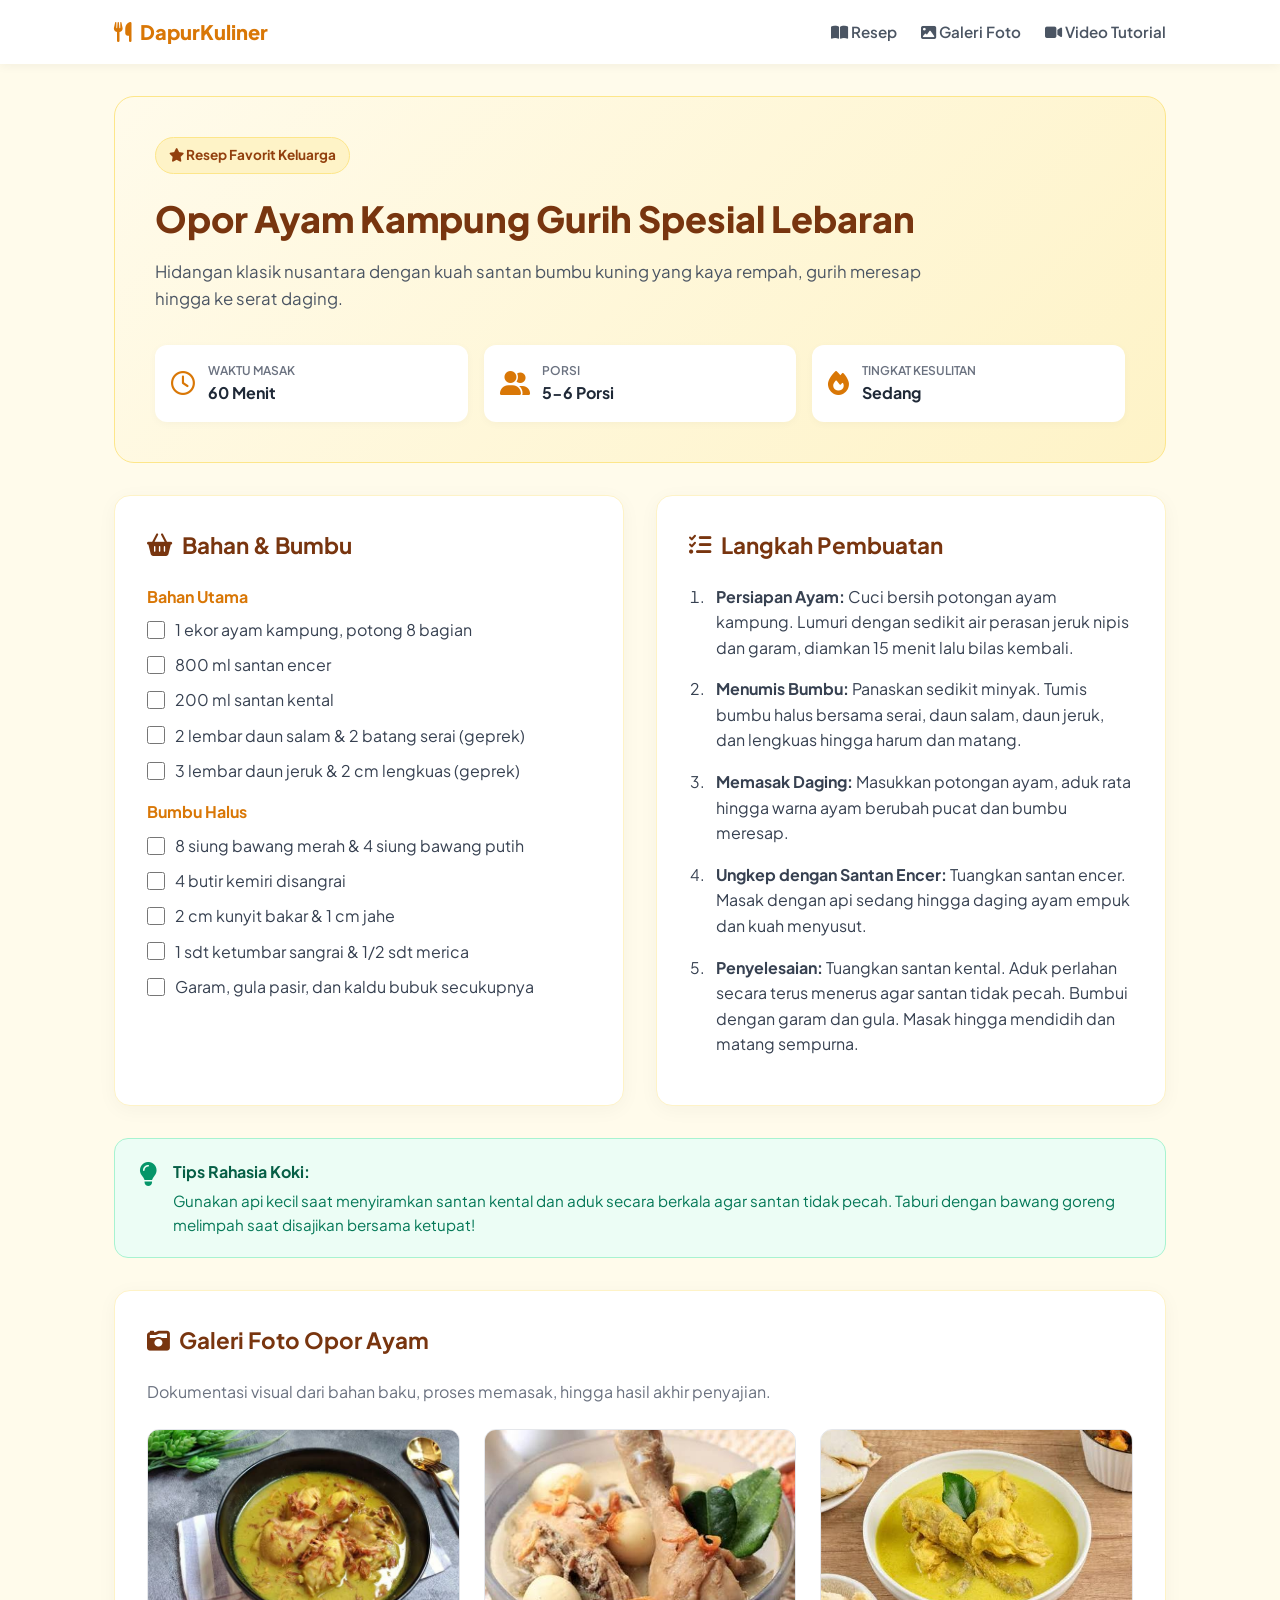
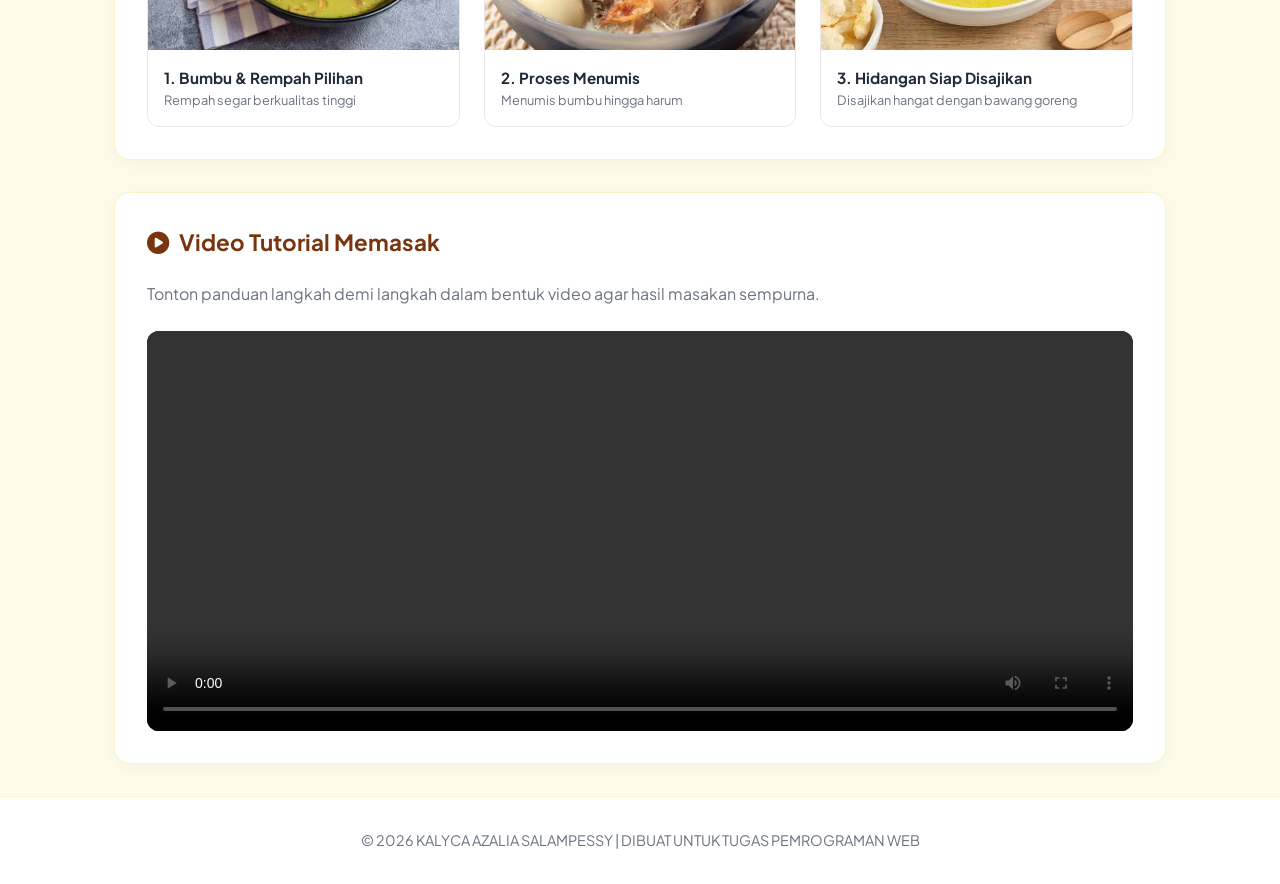
==== index.html @ 83dc8d0e "Rename awal.html to index.html" ====
<!DOCTYPE html>
<html lang="id">
<head>
    <meta charset="UTF-8">
    <meta name="viewport" content="width=device-width, initial-scale=1.0">
    <title>Resep Opor Ayam Kampung Spesial Lebaran</title>
    <link rel="stylesheet" href="Percantik.css">
    <link rel="stylesheet" href="https://cdnjs.cloudflare.com/ajax/libs/font-awesome/6.4.0/css/all.min.css">
    <link href="https://fonts.googleapis.com/css2?family=Plus+Jakarta+Sans:wght@400;500;600;700;800&display=swap" rel="stylesheet">
    <style>
        /* CSS Tambahan Khusus Tampilan Media yang Aman & Rapi */
        .img-placeholder {
            width: 100%;
            height: 220px;
            background: linear-gradient(135deg, #fef3c7 0%, #fde68a 100%);
            display: flex;
            flex-direction: column;
            align-items: center;
            justify-content: center;
            color: #78350f;
            font-weight: 700;
            gap: 10px;
            border-bottom: 2px solid #fcd34d;
        }
        .img-placeholder i {
            font-size: 3rem;
            color: #d97706;
        }
        .video-placeholder {
            width: 100%;
            height: 280px;
            background: linear-gradient(135deg, #1f2937 0%, #111827 100%);
            display: flex;
            flex-direction: column;
            align-items: center;
            justify-content: center;
            color: #ffffff;
            gap: 12px;
            border-radius: 12px;
        }
        .video-placeholder i {
            font-size: 3.5rem;
            color: #d97706;
        }
    </style>
</head>
<body>

    <!-- NAVBAR DENGAN NAVIGASI SCROLL HALUS -->
    <nav class="navbar">
        <div class="nav-container">
            <a href="#" class="logo">
                <i class="fa-solid fa-utensils"></i>
                <span>DapurKuliner</span>
            </a>
            <div class="nav-links">
                <a href="#resep"><i class="fa-solid fa-book-open"></i> Resep</a>
                <a href="#galeri-foto"><i class="fa-solid fa-image"></i> Galeri Foto</a>
                <a href="#galeri-video"><i class="fa-solid fa-video"></i> Video Tutorial</a>
            </div>
        </div>
    </nav>

    <main class="main-container">
        
        <!-- HERO / HEADER -->
        <header class="hero-card">
            <span class="badge"><i class="fa-solid fa-star"></i> Resep Favorit Keluarga</span>
            <h1 class="hero-title">Opor Ayam Kampung Gurih Spesial Lebaran</h1>
            <p class="hero-subtitle">Hidangan klasik nusantara dengan kuah santan bumbu kuning yang kaya rempah, gurih meresap hingga ke serat daging.</p>
            
            <div class="recipe-meta">
                <div class="meta-item">
                    <i class="fa-regular fa-clock"></i>
                    <div>
                        <span class="meta-label">Waktu Masak</span>
                        <span class="meta-val">60 Menit</span>
                    </div>
                </div>
                <div class="meta-item">
                    <i class="fa-solid fa-user-group"></i>
                    <div>
                        <span class="meta-label">Porsi</span>
                        <span class="meta-val">5-6 Porsi</span>
                    </div>
                </div>
                <div class="meta-item">
                    <i class="fa-solid fa-fire"></i>
                    <div>
                        <span class="meta-label">Tingkat Kesulitan</span>
                        <span class="meta-val">Sedang</span>
                    </div>
                </div>
            </div>
        </header>

        <!-- BAGIAN KONTEN / RESEP (ID: resep) -->
        <div id="resep" class="content-grid">
            <section class="card">
                <h2 class="section-title">
                    <i class="fa-solid fa-basket-shopping"></i>
                    Bahan & Bumbu
                </h2>
                
                <h3 class="ingredient-subtitle">Bahan Utama</h3>
                <ul class="checklist">
                    <li><input type="checkbox" id="b1"><label for="b1">1 ekor ayam kampung, potong 8 bagian</label></li>
                    <li><input type="checkbox" id="b2"><label for="b2">800 ml santan encer</label></li>
                    <li><input type="checkbox" id="b3"><label for="b3">200 ml santan kental</label></li>
                    <li><input type="checkbox" id="b4"><label for="b4">2 lembar daun salam & 2 batang serai (geprek)</label></li>
                    <li><input type="checkbox" id="b5"><label for="b5">3 lembar daun jeruk & 2 cm lengkuas (geprek)</label></li>
                </ul>

                <h3 class="ingredient-subtitle">Bumbu Halus</h3>
                <ul class="checklist">
                    <li><input type="checkbox" id="bh1"><label for="bh1">8 siung bawang merah & 4 siung bawang putih</label></li>
                    <li><input type="checkbox" id="bh2"><label for="bh2">4 butir kemiri disangrai</label></li>
                    <li><input type="checkbox" id="bh3"><label for="bh3">2 cm kunyit bakar & 1 cm jahe</label></li>
                    <li><input type="checkbox" id="bh4"><label for="bh4">1 sdt ketumbar sangrai & 1/2 sdt merica</label></li>
                    <li><input type="checkbox" id="bh5"><label for="bh5">Garam, gula pasir, dan kaldu bubuk secukupnya</label></li>
                </ul>
            </section>

            <section class="card">
                <h2 class="section-title">
                    <i class="fa-solid fa-list-check"></i>
                    Langkah Pembuatan
                </h2>
                <ol class="steps-list">
                    <li><strong>Persiapan Ayam:</strong> Cuci bersih potongan ayam kampung. Lumuri dengan sedikit air perasan jeruk nipis dan garam, diamkan 15 menit lalu bilas kembali.</li>
                    <li><strong>Menumis Bumbu:</strong> Panaskan sedikit minyak. Tumis bumbu halus bersama serai, daun salam, daun jeruk, dan lengkuas hingga harum dan matang.</li>
                    <li><strong>Memasak Daging:</strong> Masukkan potongan ayam, aduk rata hingga warna ayam berubah pucat dan bumbu meresap.</li>
                    <li><strong>Ungkep dengan Santan Encer:</strong> Tuangkan santan encer. Masak dengan api sedang hingga daging ayam empuk dan kuah menyusut.</li>
                    <li><strong>Penyelesaian:</strong> Tuangkan santan kental. Aduk perlahan secara terus menerus agar santan tidak pecah. Bumbui dengan garam dan gula. Masak hingga mendidih dan matang sempurna.</li>
                </ol>
            </section>
        </div>

        <div class="tip-box">
            <i class="fa-solid fa-lightbulb tip-icon"></i>
            <div class="tip-text">
                <h3>Tips Rahasia Koki:</h3>
                <p>Gunakan api kecil saat menyiramkan santan kental dan aduk secara berkala agar santan tidak pecah. Taburi dengan bawang goreng melimpah saat disajikan bersama ketupat!</p>
            </div>
        </div>

        <!-- BAGIAN GALERI FOTO (ID: galeri-foto) -->
        <!-- BAGIAN GALERI FOTO (ID: galeri-foto) -->
        <section id="galeri-foto" class="card media-section">
            <h2 class="section-title">
                <i class="fa-solid fa-camera-retro"></i>
                Galeri Foto Opor Ayam
            </h2>
            <p class="section-desc">Dokumentasi visual dari bahan baku, proses memasak, hingga hasil akhir penyajian.</p>
            
            <div class="photo-grid">
                <div class="photo-card">
                    <!-- Ganti baris di bawah ini dengan gambar1.jpg -->
                    <img src="gambar1.jpg" alt="Bumbu Rempah Opor" style="width:100%!important; height:220px!important; object-fit:cover!important; display:block!important;">
                    <div class="photo-caption">
                        <span class="photo-title">1. Bumbu & Rempah Pilihan</span>
                        <span class="photo-sub">Rempah segar berkualitas tinggi</span>
                    </div>
                </div>

                <div class="photo-card">
                    <!-- Ganti baris di bawah ini dengan gambar2.jpg -->
                    <img src="gambar2.jpg" alt="Proses Menumis Bumbu" style="width:100%!important; height:220px!important; object-fit:cover!important; display:block!important;">
                    <div class="photo-caption">
                        <span class="photo-title">2. Proses Menumis</span>
                        <span class="photo-sub">Menumis bumbu hingga harum</span>
                    </div>
                </div>

                <div class="photo-card">
                    <!-- Ganti baris di bawah ini dengan gambar3.jpg -->
                    <img src="gambar3.jpg" alt="Penyajian Opor Ayam Spesial" style="width:100%!important; height:220px!important; object-fit:cover!important; display:block!important;">
                    <div class="photo-caption">
                        <span class="photo-title">3. Hidangan Siap Disajikan</span>
                        <span class="photo-sub">Disajikan hangat dengan bawang goreng</span>
                    </div>
                </div>
            </div>
        </section>

        <!-- BAGIAN VIDEO TUTORIAL (ID: galeri-video) -->
        <section id="galeri-video" class="card media-section">
            <h2 class="section-title">
                <i class="fa-solid fa-circle-play"></i>
                Video Tutorial Memasak
            </h2>
            <p class="section-desc">Tonton panduan langkah demi langkah dalam bentuk video agar hasil masakan sempurna.</p>
            
            <!-- Ganti bagian di bawah ini dengan video Anda -->
            <div class="video-container" style="width:100%!important; background:#000!important; border-radius:12px!important; overflow:hidden!important;">
                <video controls style="width:100%!important; height:auto!important; display:block!important;">
                    <source src="vidio masak opor ayam.mp4" type="video/mp4">
                    Browser Anda tidak mendukung pemutaran video.
                </video>
            </div>
        </section>
    </main>

    <footer class="footer">
        <p>&copy; 2026 KALYCA AZALIA SALAMPESSY | DIBUAT UNTUK TUGAS PEMROGRAMAN WEB</p>
    </footer>

</body>
</html>
---- Percantik.css ----
/* =========================================
   RESET & DASAR
========================================= */
* {
    margin: 0;
    padding: 0;
    box-sizing: border-box;
}

:root {
    --primary-color: #d97706;
    --primary-hover: #b45309;
    --bg-color: #fffbeb;
    --text-color: #374151;
    --heading-color: #78350f;
    --card-bg: #ffffff;
    --border-color: #fef3c7;
}

body {
    font-family: 'Plus Jakarta Sans', sans-serif;
    background-color: var(--bg-color);
    color: var(--text-color);
    line-height: 1.6;
}

/* =========================================
   NAVBAR
========================================= */
.navbar {
    background-color: var(--card-bg);
    box-shadow: 0 2px 10px rgba(0, 0, 0, 0.05);
    position: sticky;
    top: 0;
    z-index: 100;
}

.nav-container {
    max-width: 1100px;
    margin: 0 auto;
    padding: 1rem 1.5rem;
    display: flex;
    justify-content: space-between;
    align-items: center;
}

.logo {
    display: flex;
    align-items: center;
    gap: 0.5rem;
    font-size: 1.25rem;
    font-weight: 800;
    color: var(--primary-color);
    text-decoration: none;
}

.nav-links {
    display: flex;
    gap: 1.5rem;
}

.nav-links a {
    text-decoration: none;
    color: #4b5563;
    font-weight: 600;
    font-size: 0.95rem;
    transition: color 0.2s ease;
}

.nav-links a:hover {
    color: var(--primary-color);
}

/* =========================================
   LAYOUT & CONTAINER
========================================= */
.main-container {
    max-width: 1100px;
    margin: 2rem auto;
    padding: 0 1.5rem;
}

.card {
    background: var(--card-bg);
    border-radius: 16px;
    padding: 2rem;
    margin-bottom: 2rem;
    box-shadow: 0 4px 20px rgba(0, 0, 0, 0.04);
    border: 1px solid var(--border-color);
}

/* =========================================
   HERO / HEADER
========================================= */
.hero-card {
    background: linear-gradient(135deg, #fffbeb 0%, #fef3c7 100%);
    border: 1px solid #fde68a;
    border-radius: 20px;
    padding: 2.5rem;
    margin-bottom: 2rem;
}

.badge {
    display: inline-block;
    background-color: #fef3c7;
    color: #92400e;
    font-size: 0.85rem;
    font-weight: 700;
    padding: 0.4rem 0.8rem;
    border-radius: 50px;
    margin-bottom: 1rem;
    border: 1px solid #fde68a;
}

.hero-title {
    font-size: 2.25rem;
    color: var(--heading-color);
    margin-bottom: 0.75rem;
    font-weight: 800;
}

.hero-subtitle {
    color: #4b5563;
    font-size: 1.05rem;
    margin-bottom: 2rem;
    max-width: 800px;
}

.recipe-meta {
    display: grid;
    grid-template-columns: repeat(auto-fit, minmax(180px, 1fr));
    gap: 1rem;
}

.meta-item {
    background: var(--card-bg);
    padding: 1rem;
    border-radius: 12px;
    display: flex;
    align-items: center;
    gap: 0.8rem;
    box-shadow: 0 2px 8px rgba(0, 0, 0, 0.03);
}

.meta-item i {
    font-size: 1.5rem;
    color: var(--primary-color);
}

.meta-label {
    display: block;
    font-size: 0.75rem;
    color: #6b7280;
    text-transform: uppercase;
    font-weight: 600;
}

.meta-val {
    font-weight: 700;
    color: #1f2937;
}

/* =========================================
   KONTEN GRID (BAHAN & LANGKAH)
========================================= */
.content-grid {
    display: grid;
    grid-template-columns: 1fr 1fr;
    gap: 2rem;
}

.section-title {
    color: var(--heading-color);
    font-size: 1.4rem;
    margin-bottom: 1.25rem;
    display: flex;
    align-items: center;
    gap: 0.6rem;
}

.section-desc {
    color: #6b7280;
    margin-bottom: 1.5rem;
}

.ingredient-subtitle {
    font-size: 1rem;
    color: var(--primary-color);
    margin: 1rem 0 0.5rem 0;
}

.checklist {
    list-style: none;
}

.checklist li {
    display: flex;
    align-items: center;
    gap: 0.6rem;
    margin-bottom: 0.6rem;
}

.checklist input[type="checkbox"] {
    width: 18px;
    height: 18px;
    accent-color: var(--primary-color);
    cursor: pointer;
}

.steps-list {
    padding-left: 1.2rem;
}

.steps-list li {
    margin-bottom: 1rem;
    padding-left: 0.5rem;
}

/* =========================================
   TIPS BOX
========================================= */
.tip-box {
    background-color: #ecfdf5;
    border: 1px solid #a7f3d0;
    border-radius: 14px;
    padding: 1.25rem 1.5rem;
    display: flex;
    gap: 1rem;
    margin-bottom: 2rem;
}

.tip-icon {
    font-size: 1.5rem;
    color: #059669;
    margin-top: 0.2rem;
}

.tip-text h3 {
    color: #065f46;
    font-size: 1rem;
    margin-bottom: 0.25rem;
}

.tip-text p {
    color: #047857;
    font-size: 0.95rem;
}

/* =========================================
   GALERI FOTO & VIDEO (PASTI MUNCUL)
========================================= */
.photo-grid {
    display: grid;
    grid-template-columns: repeat(auto-fit, minmax(280px, 1fr));
    gap: 1.5rem;
}

.photo-card {
    background: #ffffff !important;
    border: 1px solid #e5e7eb !important;
    border-radius: 12px !important;
    overflow: hidden !important;
    display: block !important;
    transition: transform 0.3s ease, box-shadow 0.3s ease;
}

.photo-card:hover {
    transform: translateY(-5px);
    box-shadow: 0 10px 25px rgba(0, 0, 0, 0.1);
}

.photo-card img {
    width: 100% !important;
    height: 220px !important;
    object-fit: cover !important;
    display: block !important;
    visibility: visible !important;
    opacity: 1 !important;
}

.photo-caption {
    padding: 1rem;
}

.photo-title {
    display: block;
    font-weight: 700;
    color: #1f2937;
    font-size: 0.95rem;
}

.photo-sub {
    display: block;
    font-size: 0.8rem;
    color: #6b7280;
}

.video-container {
    width: 100% !important;
    background: #000 !important;
    border-radius: 12px !important;
    overflow: hidden !important;
    display: block !important;
}

.video-container video {
    width: 100% !important;
    height: auto !important;
    max-height: 400px !important;
    display: block !important;
    visibility: visible !important;
    opacity: 1 !important;
}

/* =========================================
   FOOTER & RESPONSIF
========================================= */
.footer {
    text-align: center;
    padding: 2rem;
    background-color: var(--card-bg);
    border-top: 1px solid var(--border-color);
    color: #6b7280;
    font-size: 0.9rem;
}

@media (max-width: 768px) {
    .content-grid {
        grid-template-columns: 1fr;
    }

    .hero-title {
        font-size: 1.75rem;
    }

    .nav-container {
        flex-direction: column;
        gap: 1rem;
    }
}
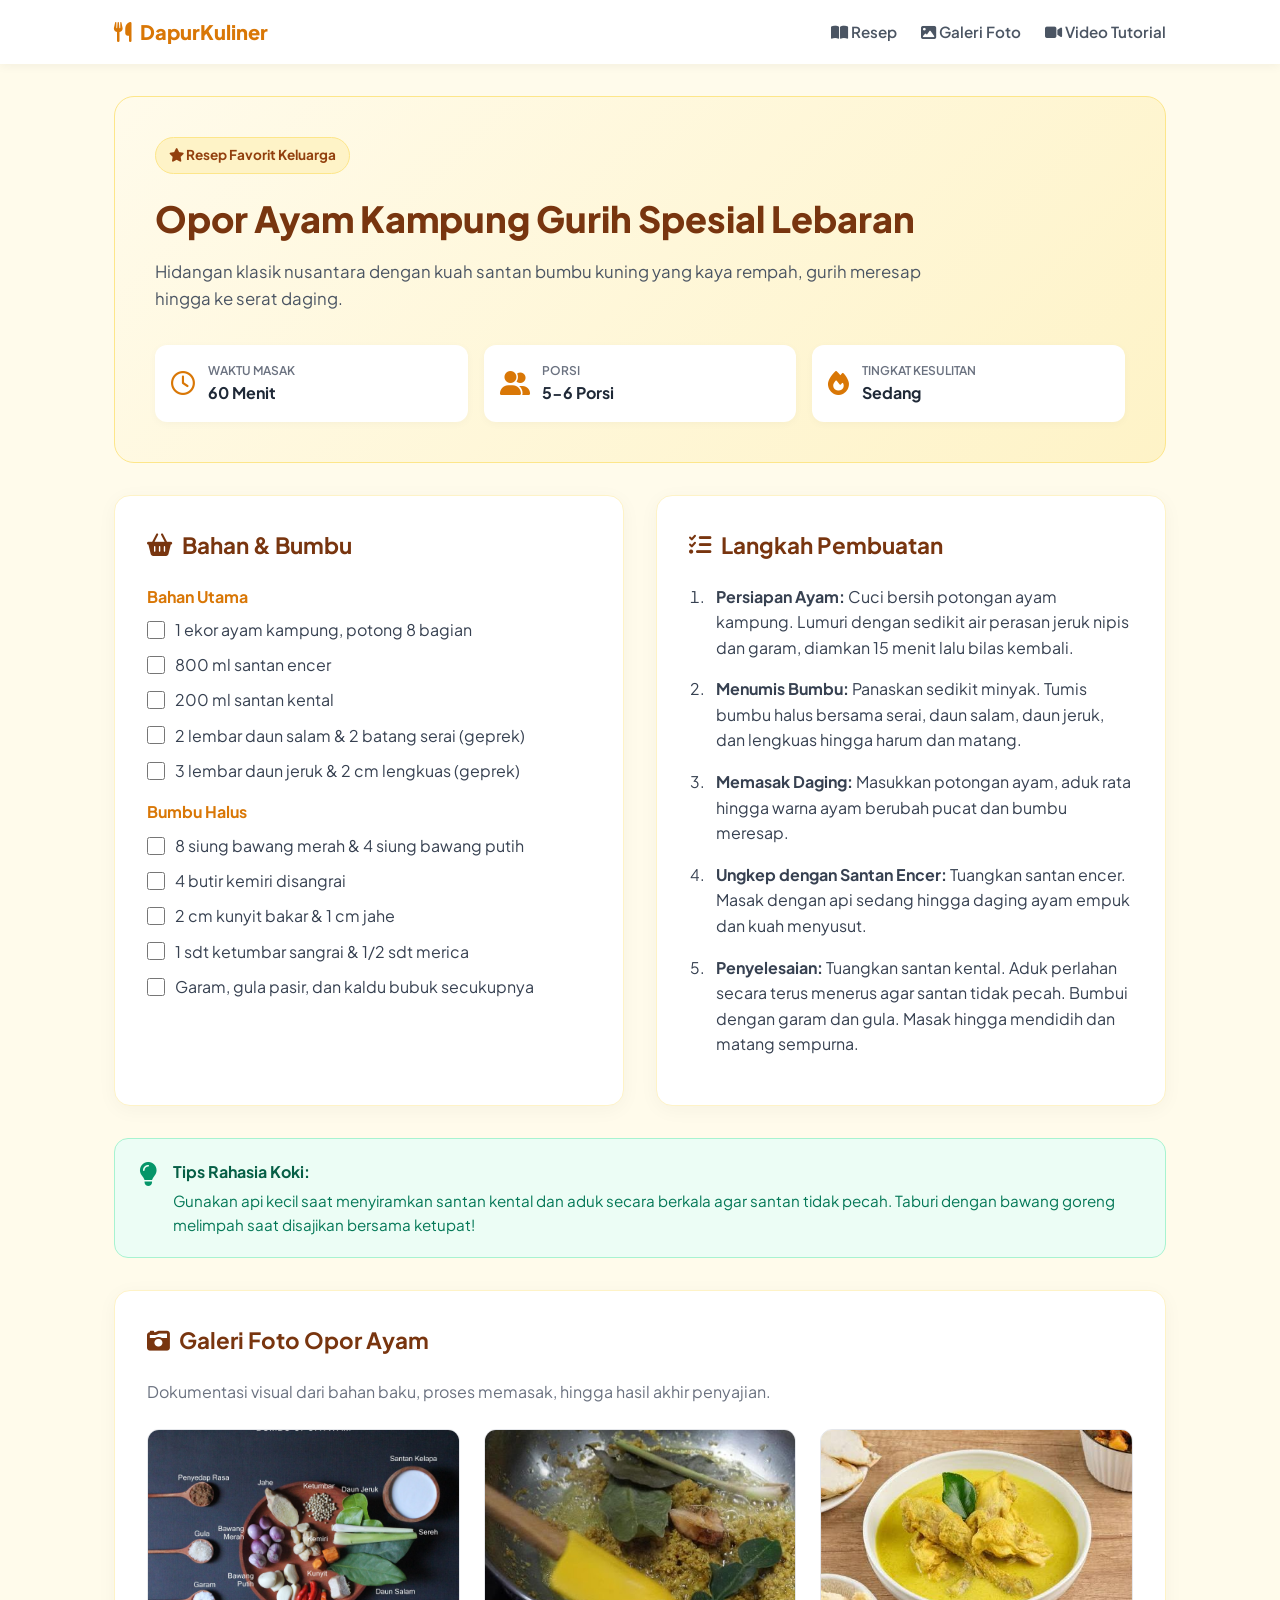
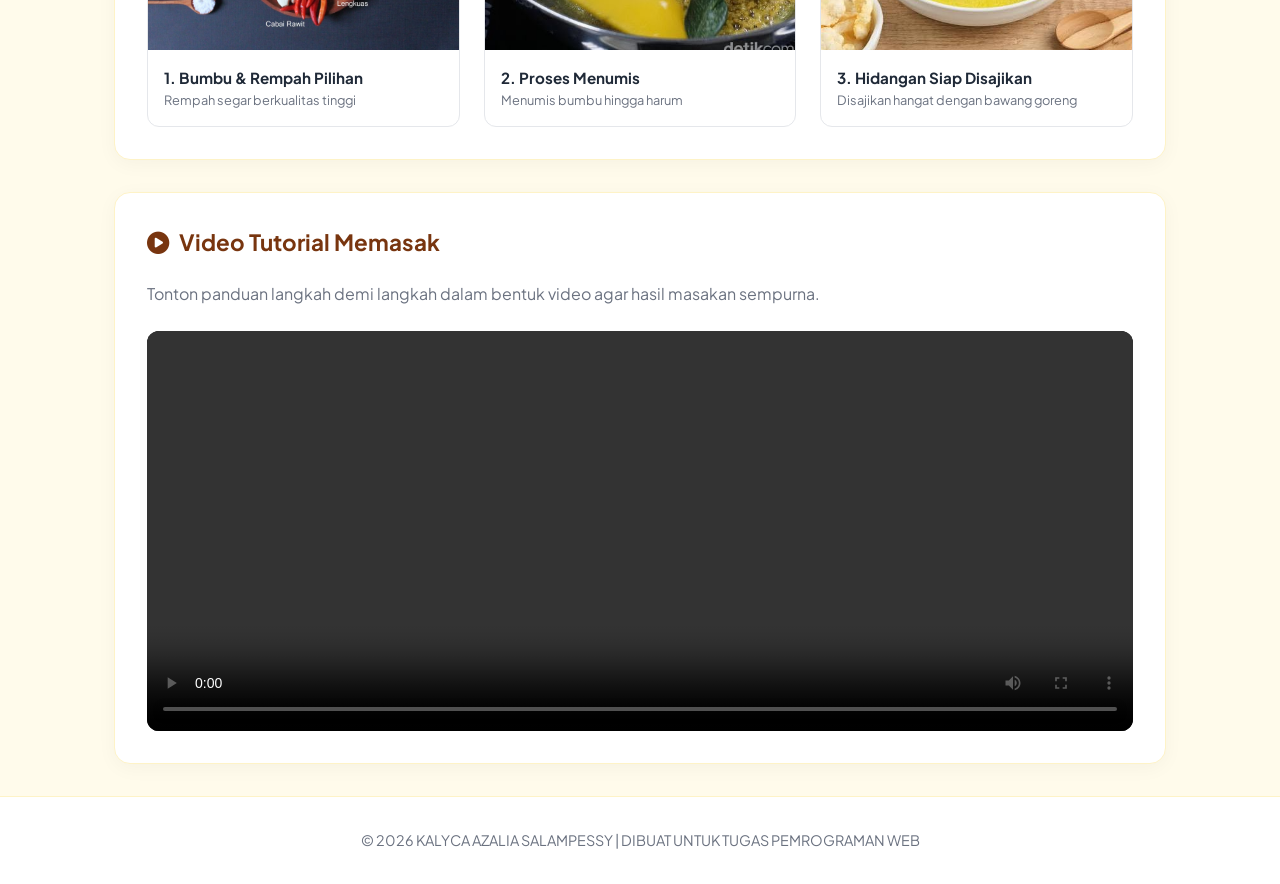
==== commit bda8b844: "Rename awal.html to index.html" ====
--- a/index.html
+++ b/index.html
@@ -156,7 +156,7 @@
             <div class="photo-grid">
                 <div class="photo-card">
                     <!-- Ganti baris di bawah ini dengan gambar1.jpg -->
-                    <img src="gambar1.jpg" alt="Bumbu Rempah Opor" style="width:100%!important; height:220px!important; object-fit:cover!important; display:block!important;">
+                    <img src="siapkan.jpeg" alt="Bumbu Rempah Opor" style="width:100%!important; height:220px!important; object-fit:cover!important; display:block!important;">
                     <div class="photo-caption">
                         <span class="photo-title">1. Bumbu & Rempah Pilihan</span>
                         <span class="photo-sub">Rempah segar berkualitas tinggi</span>
@@ -165,7 +165,7 @@
 
                 <div class="photo-card">
                     <!-- Ganti baris di bawah ini dengan gambar2.jpg -->
-                    <img src="gambar2.jpg" alt="Proses Menumis Bumbu" style="width:100%!important; height:220px!important; object-fit:cover!important; display:block!important;">
+                    <img src="osengbumbu.jpeg" alt="Proses Menumis Bumbu" style="width:100%!important; height:220px!important; object-fit:cover!important; display:block!important;">
                     <div class="photo-caption">
                         <span class="photo-title">2. Proses Menumis</span>
                         <span class="photo-sub">Menumis bumbu hingga harum</span>
